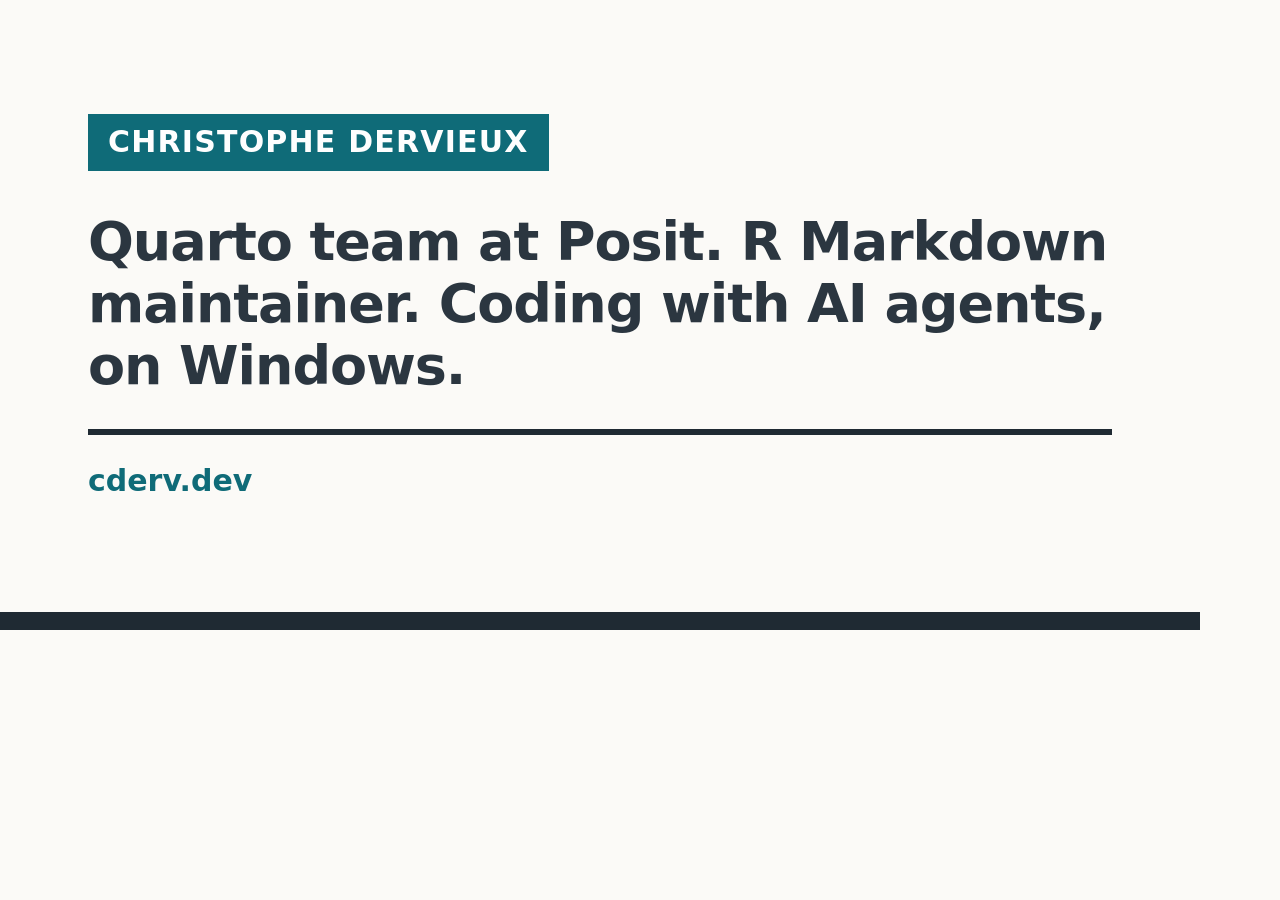
==== _social-card/card.html @ f4e84a34 "Add Projects page and link preview cards - projects.qmd: Quarto, R Markdown and agent tooling projec" ====
<!doctype html>
<!--
  Default link preview card (Open Graph image) for cderv.dev, 1200 x 630.
  Regenerate images/social-card.png after editing:
    node _social-card/make-card.js
  (needs Playwright: npm i -g playwright && npx playwright install chromium)
  Add photo.jpg next to this file to show the portrait on the right.
-->
<html>
<head>
<meta charset="utf-8">
<style>
  html, body { margin: 0; }
  body {
    width: 1200px; height: 630px; box-sizing: border-box;
    background: #fbfaf7; color: #2b3640;
    font-family: "Segoe UI", system-ui, -apple-system, Roboto, "Helvetica Neue", Arial, sans-serif;
    display: flex; align-items: center; gap: 64px; padding: 0 88px;
    border-bottom: 18px solid #1f2a33;
  }
  .text { flex: 1; }
  .brand {
    display: inline-block; background: #0f6b78; color: #fefefe;
    font-size: 30px; font-weight: 600; letter-spacing: 0.04em;
    padding: 10px 20px 12px; text-transform: uppercase;
  }
  h1 {
    font-size: 54px; line-height: 1.15; font-weight: 800; letter-spacing: -0.02em;
    margin: 40px 0 0; padding-bottom: 32px; border-bottom: 6px solid #1f2a33;
  }
  .url { margin-top: 28px; font-size: 30px; color: #0f6b78; font-weight: 600; }
  .photo {
    width: 300px; height: 300px; border-radius: 50%; object-fit: cover;
    border: 6px solid #0f6b78; flex: none;
  }
</style>
</head>
<body>
  <div class="text">
    <div class="brand">Christophe Dervieux</div>
    <h1>Quarto team at Posit. R&nbsp;Markdown maintainer. Coding with AI agents, on Windows.</h1>
    <div class="url">cderv.dev</div>
  </div>
  <img class="photo" src="photo.jpg" alt="" onerror="this.remove()">
</body>
</html>
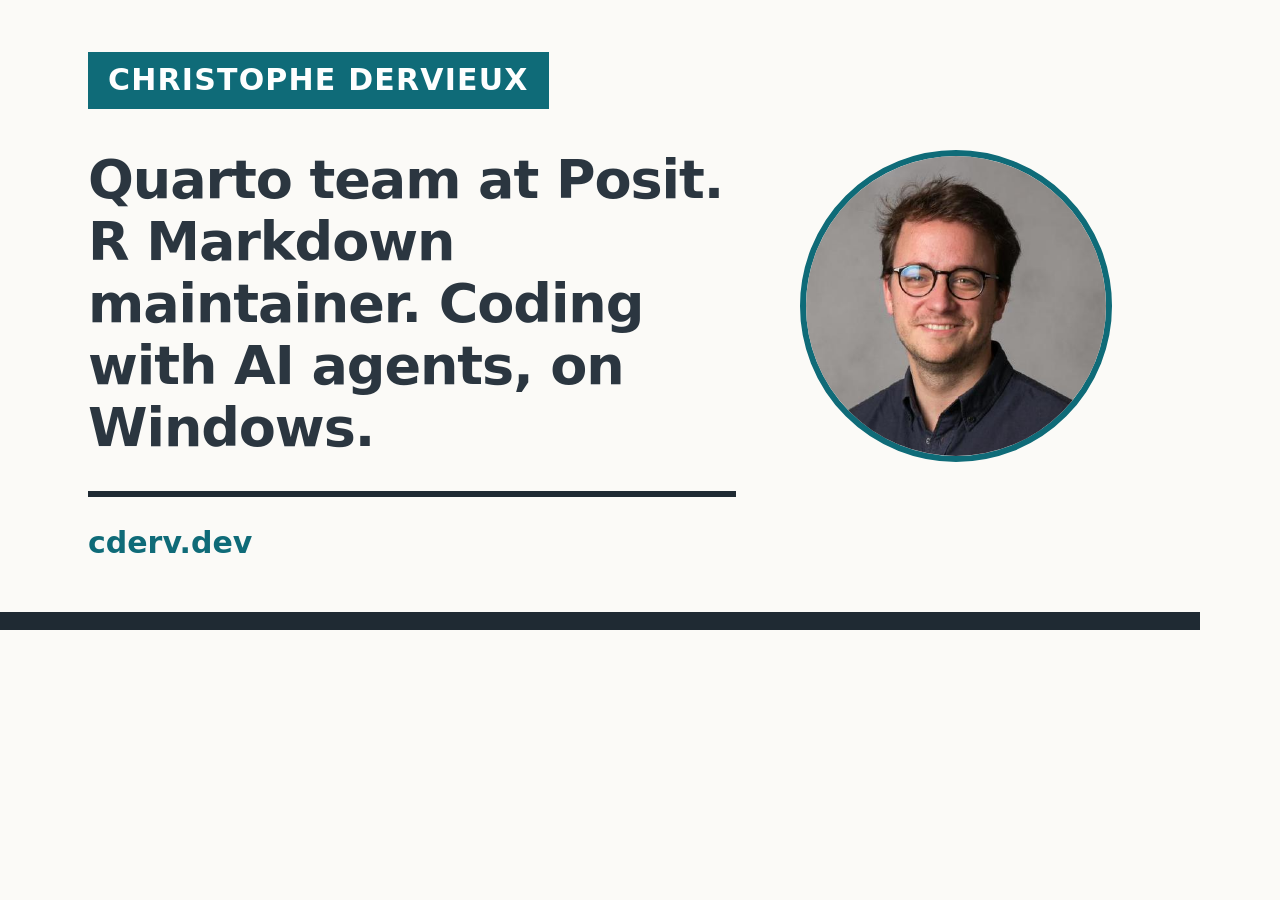
==== commit 52337b49: "Address review: project-list filter, SCSS styles, one photo - _extensions/project-list: local filter" ====
--- a/_social-card/card.html
+++ b/_social-card/card.html
@@ -1,10 +1,16 @@
 <!doctype html>
 <!--
-  Default link preview card (Open Graph image) for cderv.dev, 1200 x 630.
+  Default link preview image (og:image) for cderv.dev, 1200 x 630.
+
+  Why this exists: q2 does not support Open Graph yet, so
+  _scripts/opengraph.js writes the tags and points pages without their own
+  `image:` to images/social-card.png. Quarto 1 does not generate such a card
+  either: with `open-graph: true` it uses the page `image`, else an image found in the page.
+
   Regenerate images/social-card.png after editing:
     node _social-card/make-card.js
   (needs Playwright: npm i -g playwright && npx playwright install chromium)
-  Add photo.jpg next to this file to show the portrait on the right.
+  The portrait is the site's images/christophe.jpg.
 -->
 <html>
 <head>
@@ -41,6 +47,6 @@
     <h1>Quarto team at Posit. R&nbsp;Markdown maintainer. Coding with AI agents, on Windows.</h1>
     <div class="url">cderv.dev</div>
   </div>
-  <img class="photo" src="photo.jpg" alt="" onerror="this.remove()">
+  <img class="photo" src="../images/christophe.jpg" alt="" onerror="this.remove()">
 </body>
 </html>
